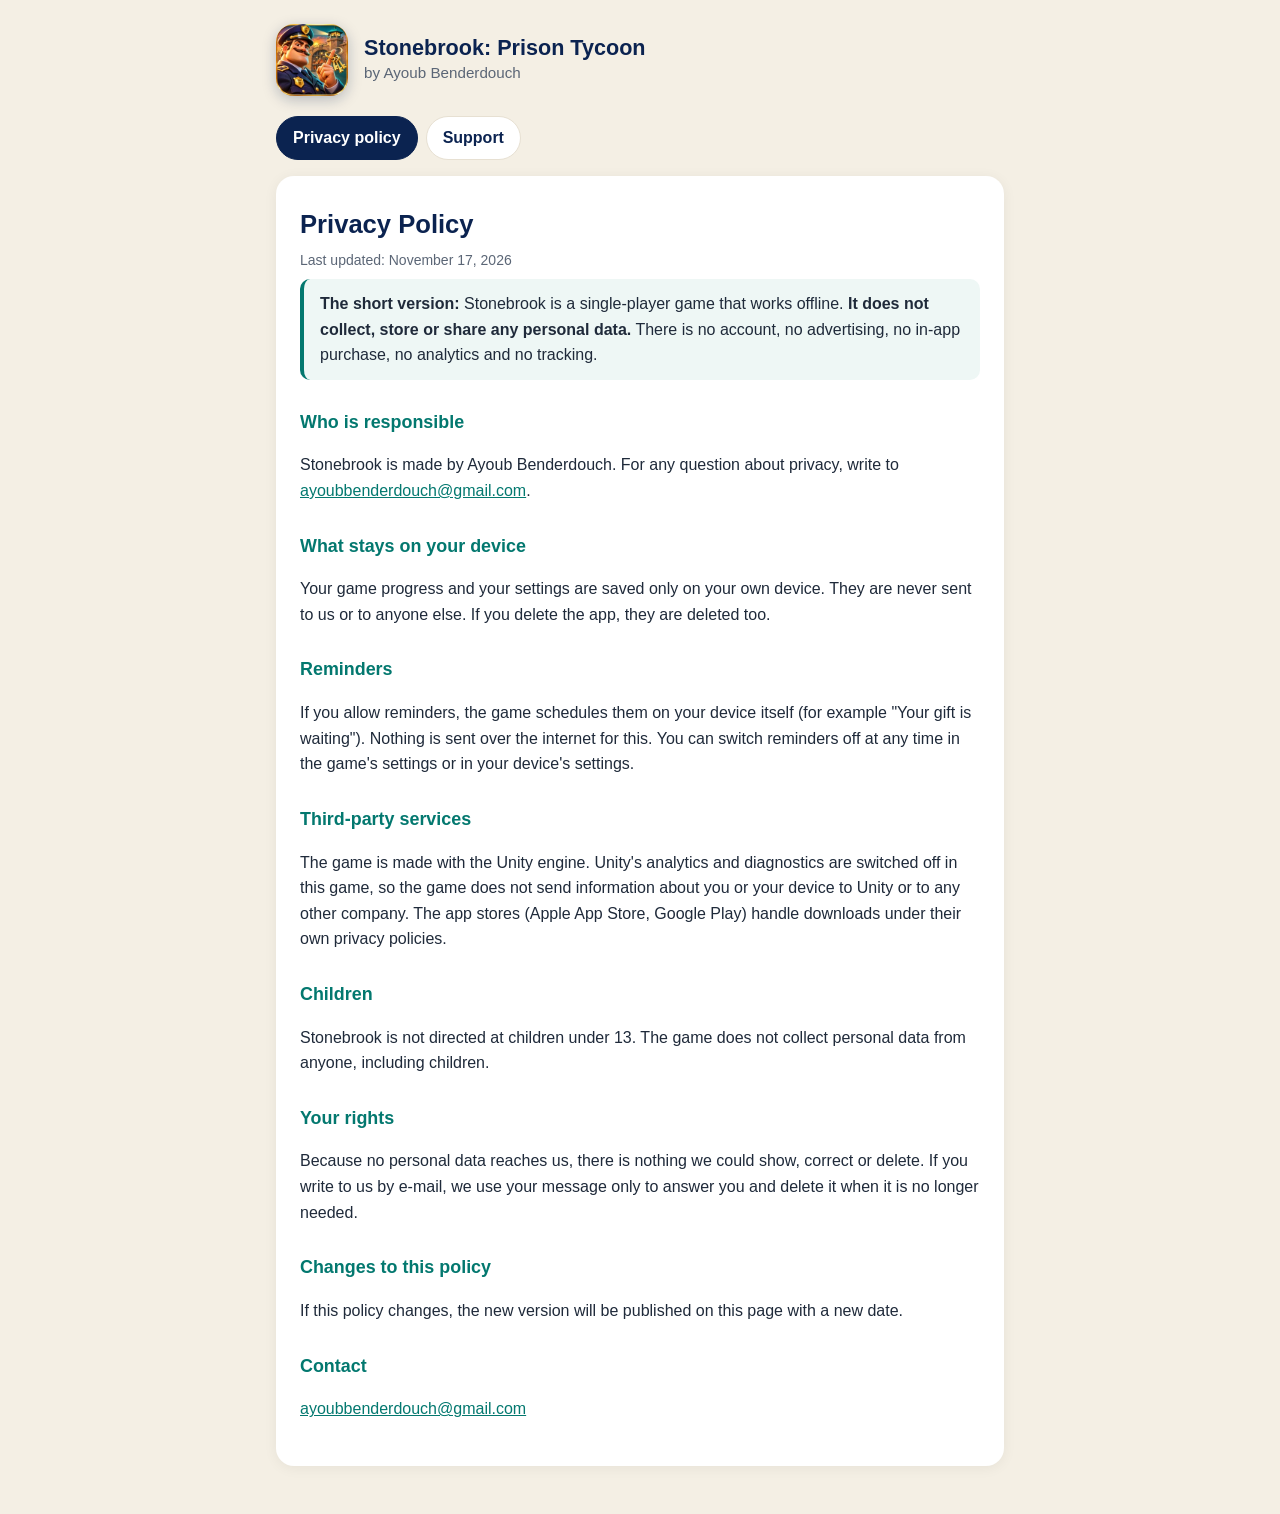
==== stonebrook/privacy.html @ 35a4a239 "Add Stonebrook privacy policy and support pages" ====
<!DOCTYPE html>
<html lang="en">
<head>
  <meta charset="UTF-8">
  <meta name="viewport" content="width=device-width, initial-scale=1.0">
  <title>Stonebrook – Privacy Policy</title>
  <meta name="description" content="Privacy policy of Stonebrook: Prison Tycoon. The game collects no personal data.">
  <link rel="icon" href="icon.webp">
  <style>
    :root { --bg: #f4efe4; --card: #ffffff; --ink: #1f2a3a; --soft: #5b6676; --navy: #0b2350; --teal: #03786f; --line: #e7e0d2; }
    * { box-sizing: border-box; }
    body { margin: 0; font-family: -apple-system, BlinkMacSystemFont, 'Segoe UI', Roboto, sans-serif; line-height: 1.6; color: var(--ink); background: var(--bg); }
    .wrap { max-width: 760px; margin: 0 auto; padding: 24px 16px 48px; }
    header { display: flex; align-items: center; gap: 16px; margin-bottom: 20px; }
    header img { width: 72px; height: 72px; border-radius: 18px; box-shadow: 0 4px 14px rgba(11,35,80,.25); }
    header .name { font-weight: 800; font-size: 1.35em; color: var(--navy); line-height: 1.2; }
    header .by { color: var(--soft); font-size: .95em; }
    nav { display: flex; gap: 8px; margin-bottom: 16px; }
    nav a { text-decoration: none; padding: 8px 16px; border-radius: 999px; background: #fff; color: var(--navy); font-weight: 600; border: 1px solid var(--line); }
    nav a.on { background: var(--navy); color: #fff; border-color: var(--navy); }
    .card { background: var(--card); padding: 28px 24px; border-radius: 18px; box-shadow: 0 2px 14px rgba(0,0,0,.06); }
    h1 { color: var(--navy); margin: 0 0 4px; font-size: 1.6em; }
    h2 { color: var(--teal); margin: 28px 0 6px; font-size: 1.12em; }
    .date { color: var(--soft); font-size: 14px; margin: 0 0 8px; }
    .short { background: #eef7f5; border-left: 4px solid var(--teal); padding: 12px 16px; border-radius: 10px; }
    a { color: var(--teal); }
  </style>
</head>
<body>
  <div class="wrap">
    <header>
      <img src="icon.webp" alt="Stonebrook app icon" width="72" height="72">
      <div><div class="name">Stonebrook: Prison Tycoon</div><div class="by">by Ayoub Benderdouch</div></div>
    </header>
    <nav><a class="on" href="privacy.html">Privacy policy</a><a href="support.html">Support</a></nav>
    <div class="card">
      <h1>Privacy Policy</h1>
      <p class="date">Last updated: November 17, 2026</p>

      <div class="short">
        <strong>The short version:</strong> Stonebrook is a single-player game that works offline.
        <strong>It does not collect, store or share any personal data.</strong> There is no account, no advertising,
        no in-app purchase, no analytics and no tracking.
      </div>

      <h2>Who is responsible</h2>
      <p>Stonebrook is made by Ayoub Benderdouch. For any question about privacy, write to
        <a href="mailto:ayoubbenderdouch@gmail.com?subject=Stonebrook%20privacy">ayoubbenderdouch@gmail.com</a>.</p>

      <h2>What stays on your device</h2>
      <p>Your game progress and your settings are saved only on your own device. They are never sent to us or to anyone
        else. If you delete the app, they are deleted too.</p>

      <h2>Reminders</h2>
      <p>If you allow reminders, the game schedules them on your device itself (for example "Your gift is waiting").
        Nothing is sent over the internet for this. You can switch reminders off at any time in the game's settings or in
        your device's settings.</p>

      <h2>Third-party services</h2>
      <p>The game is made with the Unity engine. Unity's analytics and diagnostics are switched off in this game, so the
        game does not send information about you or your device to Unity or to any other company. The app stores
        (Apple App Store, Google Play) handle downloads under their own privacy policies.</p>

      <h2>Children</h2>
      <p>Stonebrook is not directed at children under 13. The game does not collect personal data from anyone, including
        children.</p>

      <h2>Your rights</h2>
      <p>Because no personal data reaches us, there is nothing we could show, correct or delete. If you write to us by
        e-mail, we use your message only to answer you and delete it when it is no longer needed.</p>

      <h2>Changes to this policy</h2>
      <p>If this policy changes, the new version will be published on this page with a new date.</p>

      <h2>Contact</h2>
      <p><a href="mailto:ayoubbenderdouch@gmail.com?subject=Stonebrook%20privacy">ayoubbenderdouch@gmail.com</a></p>
    </div>
  </div>
</body>
</html>
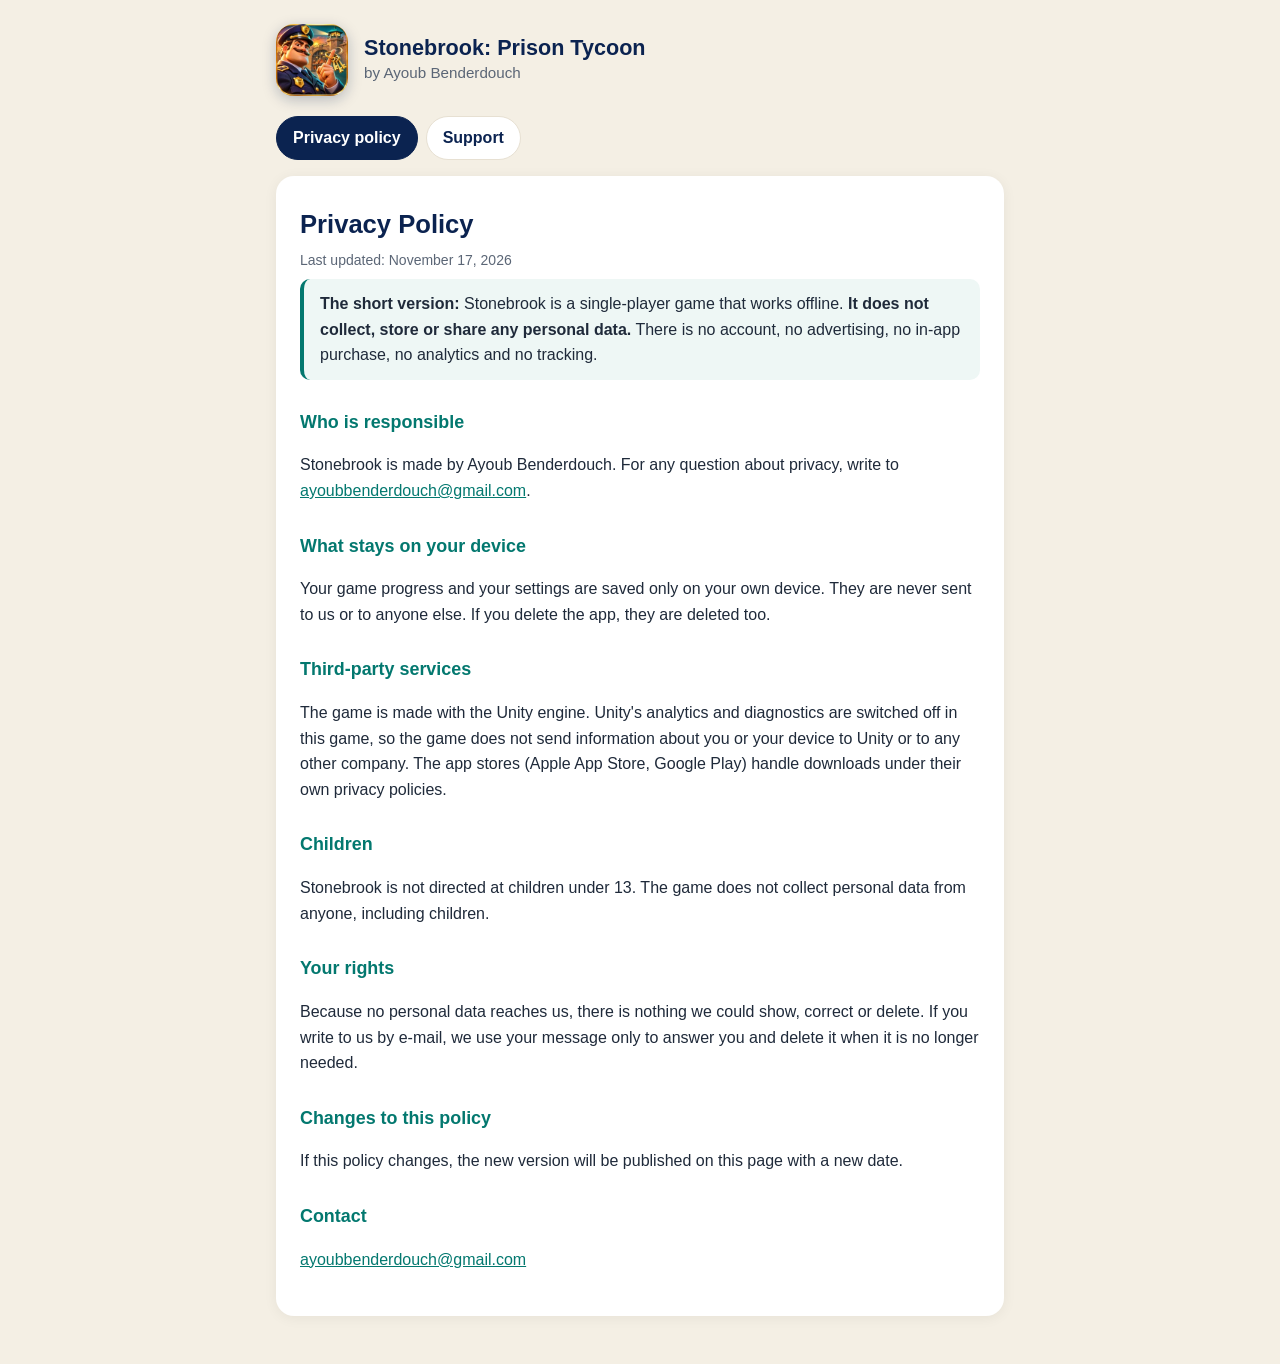
==== commit 496e3903: "Stonebrook pages: no reminders in version 1.0" ====
--- a/stonebrook/privacy.html
+++ b/stonebrook/privacy.html
@@ -51,10 +51,6 @@
       <p>Your game progress and your settings are saved only on your own device. They are never sent to us or to anyone
         else. If you delete the app, they are deleted too.</p>
 
-      <h2>Reminders</h2>
-      <p>If you allow reminders, the game schedules them on your device itself (for example "Your gift is waiting").
-        Nothing is sent over the internet for this. You can switch reminders off at any time in the game's settings or in
-        your device's settings.</p>
 
       <h2>Third-party services</h2>
       <p>The game is made with the Unity engine. Unity's analytics and diagnostics are switched off in this game, so the
